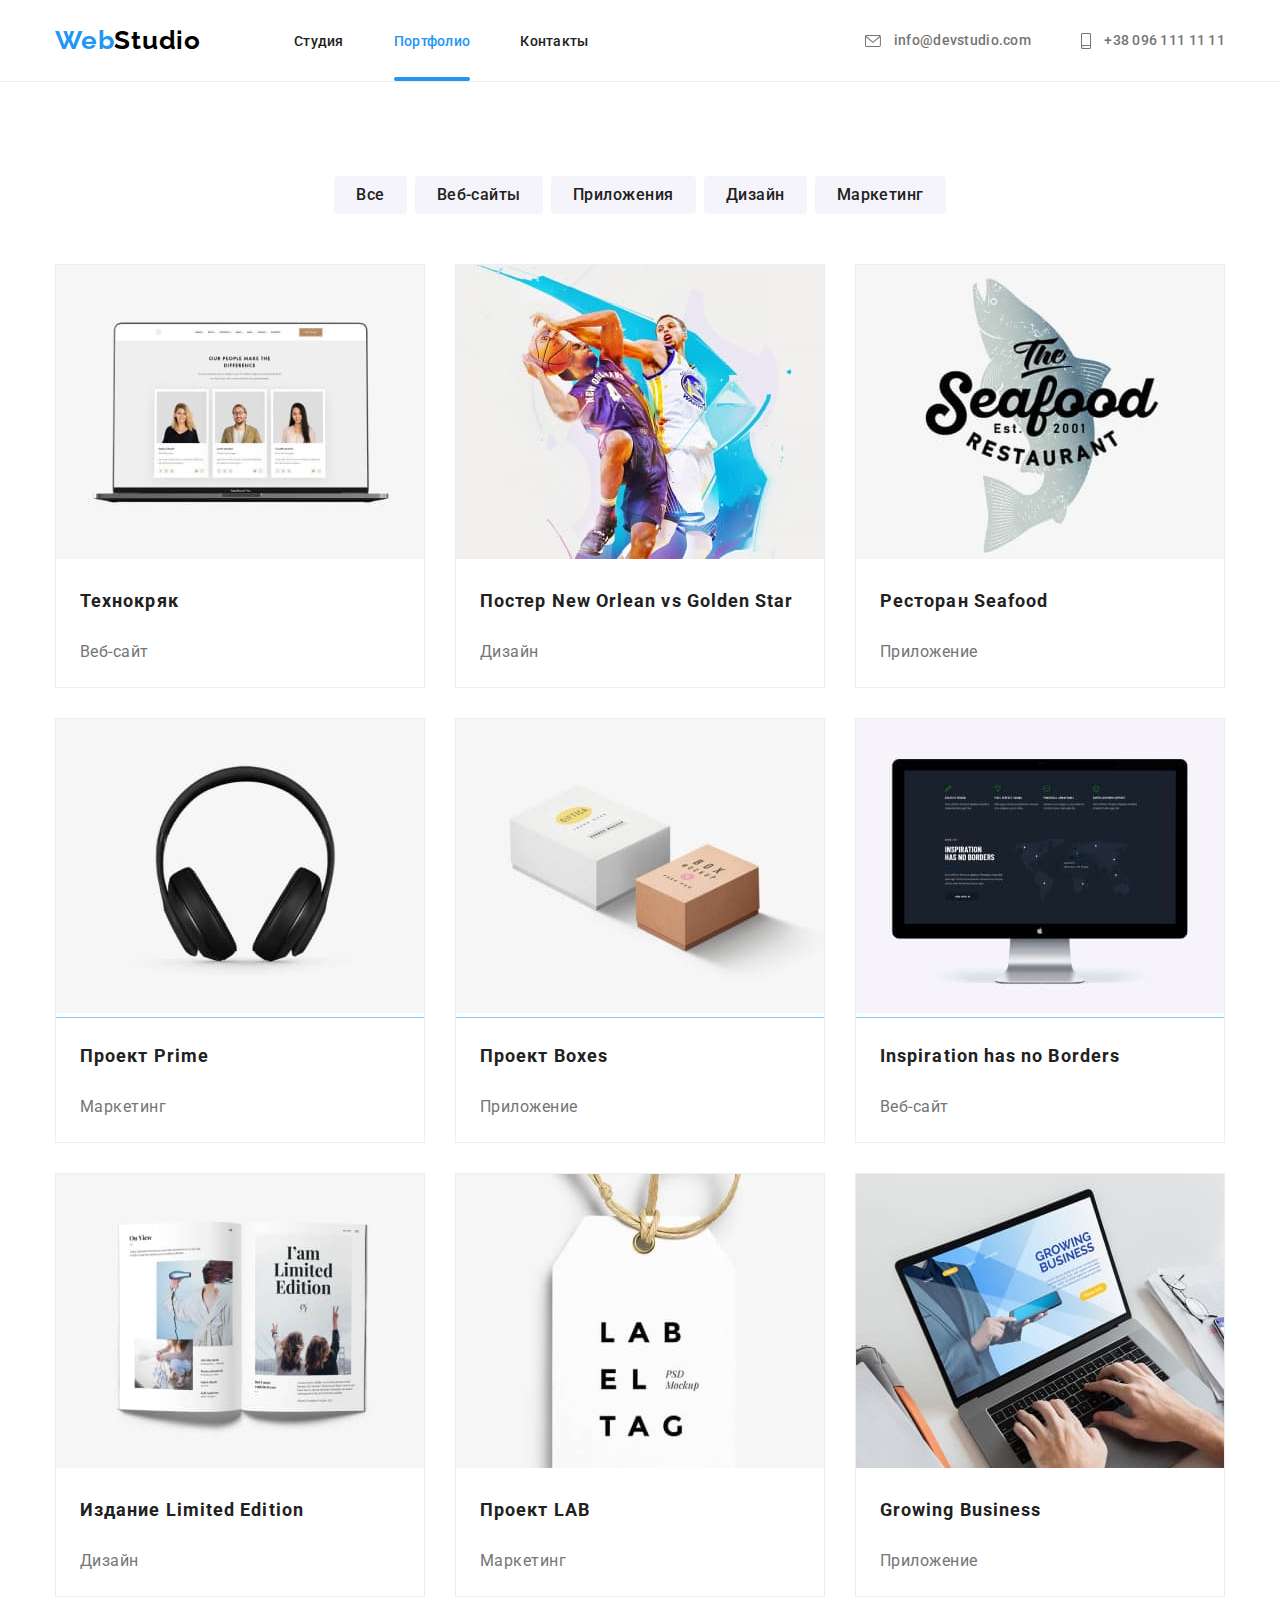
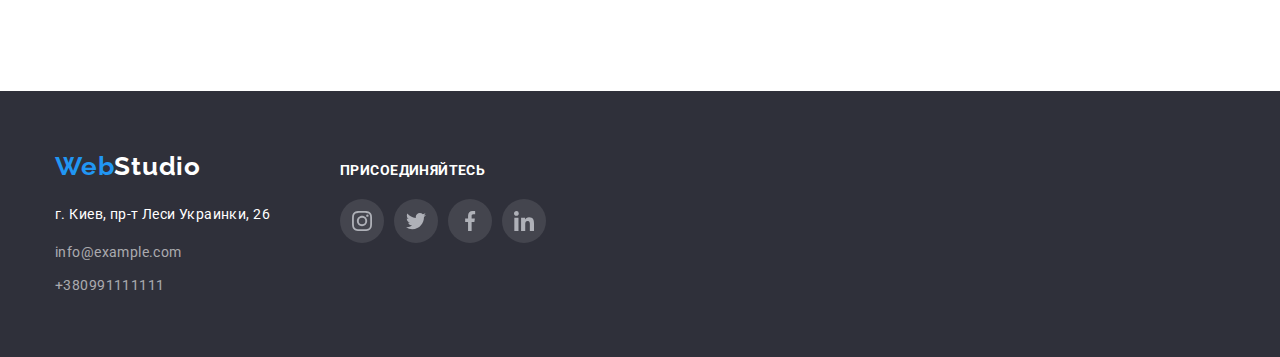
==== portfolio.html @ 66d9aef6 "copying files from previous hw" ====
<!DOCTYPE html>
<html lang="ru">
  <head>
    <meta charset="UTF-8" />
    <meta name="viewport" content="width=device-width, initial-scale=1.0" />
    <title>WebStudio</title>
    <link
      rel="stylesheet"
      href="https://cdnjs.cloudflare.com/ajax/libs/modern-normalize/0.7.0/modern-normalize.min.css"
    />
    <link rel="stylesheet" href="./css/styles.css" />
    <link
      href="https://fonts.googleapis.com/css2?family=Raleway:wght@700&family=Roboto:wght@500&display=swap"
      rel="stylesheet"
    />
  </head>
  <body>
    <header class="header">
      <div class="container">
        <nav class="navigation">
          <a class="header-logo link" href="./index.html"><span class="logo-blue link">Web</span>Studio</a>
          <ul class="nav-list list">
            <li class="nav-item">
              <a class="nav-item link" href="./index.html">Студия</a>
            </li>
            <li class="nav-item">
              <a class="nav-item current link" href="./portfolio.html">Портфолио</a>
            </li>
            <li class="nav-item link">
              <a class="nav-item link" href="">Контакты</a>
            </li>
          </ul>
          <ul class="contacts-list list"> 
          <li class="contacts-item">
            <a class="contacts-item link" href="mailto:info@devstudio.com">
              <svg class="icon-mail">
                <use href="./img/sprite.svg#icon-mail"></use>
              </svg>
              info@devstudio.com</a>
          </li>
          <li class="contacts-item">
            <a class="contacts-item link" href="tel:+380961111111">
              <svg class="icon-phone">
                <use href="./img/sprite.svg#icon-smartphone"></use>
              </svg>
              +38 096 111 11 11</a>
          </li>
        </ul>
        </nav>
      </div>
    </header>
    <main>
      <section class="porfolio-section">
        <div class="container">
          <div class="portfolio-switcher">
            <button class="portfolio-button" type="button">Все</button>
            <button class="portfolio-button" type="button">Веб-сайты</button>
            <button class="portfolio-button" type="button">Приложения</button>
            <button class="portfolio-button" type="button">Дизайн</button>
            <button class="portfolio-button" type="button">Маркетинг</button>
          </div>
          <ul class="portfolio-section list"> 
              <li class="site-card">
                <a class="link" href="">
                  <div class="site-thumb">
                    <img src="./img/proj1.jpg" alt="Технокряк" width="370" />
                    <div class=thumb-overlay>
                      <p class="thumb-overlay-text">Технокряк это современная площадка распространения коронавируса. Компании используют эту платформу для цифрового шпионажа и атак на защищённые сервера конкурентов.</p>  
                    </div>
                  </div>
                  <div class="site-description">
                    <h3 class="site-name">Технокряк</h3>
                    <p class="site-type">Веб-сайт</p>
                  </div>
                </a>
              </li>
              <li class="site-card">
                <a class="link" href="">
                  <div class="site-thumb">
                    <img src="./img/proj2.jpg" alt="Постер New Orlean vs Golden Star" width="370" />
                    <div class=thumb-overlay>
                      <p class="thumb-overlay-text">New Orlean это современная площадка распространения коронавируса. Компании используют эту платформу для цифрового шпионажа и атак на защищённые сервера конкурентов.</p>  
                    </div>
                  </div>                  
                  <div class="site-description">
                    <h3 class="site-name">Постер New Orlean vs Golden Star</h3>
                    <p class="site-type">Дизайн</p>
                  </div>
                </a>
              </li>
              <li class="site-card">
                <a class="link" href="">
                  <div class="site-thumb">
                    <img src="./img/proj3.jpg" alt="Ресторан Seafood" width="370" />
                    <div class=thumb-overlay>
                      <p class="thumb-overlay-text">Ресторан Seafood это современная площадка распространения коронавируса. Компании используют эту платформу для цифрового шпионажа и атак на защищённые сервера конкурентов.</p>  
                    </div>
                  </div>                  
                  <div class="site-description">
                    <h3 class="site-name">Ресторан Seafood</h3>
                    <p class="site-type">Приложение</p>
                  </div>
                </a>
              </li>
              <li class="site-card">
                <a class="link" href="">
                  <div class="site-thumb">
                    <img src="./img/proj4.jpg" alt="Проект Prime" width="370" />
                    <div class=thumb-overlay>
                      <p class="thumb-overlay-text">Проект Prime это современная площадка распространения коронавируса. Компании используют эту платформу для цифрового шпионажа и атак на защищённые сервера конкурентов.</p>  
                    </div>
                  </div>                   
                  <div class="site-description">
                    <h3 class="site-name">Проект Prime</h3>
                    <p class="site-type">Маркетинг</p>
                  </div>
                </a>
              </li>
              <li class="site-card">
                <a class="link" href="">
                  <div class="site-thumb">
                    <img src="./img/proj5.jpg" alt="Проект Boxes" width="370" />
                    <div class=thumb-overlay>
                      <p class="thumb-overlay-text">Проект Boxes это современная площадка распространения коронавируса. Компании используют эту платформу для цифрового шпионажа и атак на защищённые сервера конкурентов.</p>  
                    </div>
                  </div>                   
                  <div class="site-description">
                    <h3 class="site-name">Проект Boxes</h3>
                    <p class="site-type">Приложение</p>
                  </div>
                </a>
              </li>
              <li class="site-card">
                <a class="link" href="">
                  <div class="site-thumb">
                    <img src="./img/proj6.jpg" alt="Inspiration has no Borders" width="370" />
                    <div class=thumb-overlay>
                      <p class="thumb-overlay-text">Inspiration это современная площадка распространения коронавируса. Компании используют эту платформу для цифрового шпионажа и атак на защищённые сервера конкурентов.</p>  
                    </div>
                  </div>                   
                  <div class="site-description">
                    <h3 class="site-name">Inspiration has no Borders</h3>
                    <p class="site-type">Веб-сайт</p>
                  </div>
                </a>
              </li>
              <li class="site-card">
                <a class="link" href="">
                  <div class="site-thumb">
                    <img src="./img/proj7.jpg" alt="Издание Limited Edition" width="370" />
                    <div class=thumb-overlay>
                      <p class="thumb-overlay-text">Limited Edition это современная площадка распространения коронавируса. Компании используют эту платформу для цифрового шпионажа и атак на защищённые сервера конкурентов.</p>  
                    </div>
                  </div>                   
                  <div class="site-description">
                    <h3 class="site-name">Издание Limited Edition</h3>
                    <p class="site-type">Дизайн</p>
                  </div>
                </a>
              </li>
              <li class="site-card">
                <a class="link" href="">
                  <div class="site-thumb">
                    <img src="./img/proj8.jpg" alt="Проект LAB" width="370" />
                    <div class=thumb-overlay>
                      <p class="thumb-overlay-text">Проект LAB это современная площадка распространения коронавируса. Компании используют эту платформу для цифрового шпионажа и атак на защищённые сервера конкурентов.</p>  
                    </div>
                  </div>                   
                  <div class="site-description">
                    <h3 class="site-name">Проект LAB</h3>
                    <p class="site-type">Маркетинг</p>
                  </div>
                </a>
              </li>
              <li class="site-card">
                <a class="link" href="">
                  <div class="site-thumb">
                    <img src="./img/proj9.jpg" alt="Growing Business" width="370" />
                    <div class=thumb-overlay>
                      <p class="thumb-overlay-text">Growing Business это современная площадка распространения коронавируса. Компании используют эту платформу для цифрового шпионажа и атак на защищённые сервера конкурентов.</p>  
                    </div>
                  </div>                  
                  <div class="site-description">
                    <h3 class="site-name">Growing Business</h3>
                    <p class="site-type">Приложение</p>
                  </div>
                </a>
              </li>
          </ul>
        </div>
      </section>
    </main>
    <footer class="footer">
      <div class="flex container">
        <div>
          <a class="logo-white link" href="./index.html"><span class="logo-blue link">Web</span>Studio</a>
          <address>
            <p class="footer-address">г. Киев, пр-т Леси Украинки, 26</p>
            <a class="footer-contacts link" href="mailto:info@example.com">info@example.com</a>
            <a class="footer-contacts link" href="tel:+380991111111">+380991111111</a>
          </address>
        </div>
        <div class="footer-socials">
          <h3 class="footer-heading">присоединяйтесь</h3>
          <ul class="flex list">
            <li class="socials-item">
              <a href="" class="socials-link footer-socials-bckgr">
                <svg class="socials-icon footer-icon">
                  <use href="./img/sprite.svg#icon-instagram"></use>
                </svg>
              </a>
            </li>
            <li class="socials-item">
              <a href="" class="socials-link footer-socials-bckgr">
                <svg class="socials-icon footer-icon">
                  <use href="./img/sprite.svg#icon-twitter"></use>
                </svg>
              </a>
            </li>
            <li class="socials-item">
              <a href="" class="socials-link footer-socials-bckgr">
                <svg class="socials-icon footer-icon">
                  <use href="./img/sprite.svg#icon-facebook"></use>
                </svg>
              </a>
            </li>
            <li class="socials-item">
              <a href="" class="socials-link footer-socials-bckgr">
                <svg class="socials-icon footer-icon">
                  <use href="./img/sprite.svg#icon-linkedin"></use>
                </svg>
              </a>
            </li>
          </ul>
        </div>
      </div>
    </footer>
  </body>
</html>
---- css/styles.css ----
:root {
  --primary-text-color: #757575;
  --title-text-color: #212121;
  --active-link-color: #2196f3;
}

.list {
  list-style: none;
  padding: 0;
  margin: 0;
}

.link {
  text-decoration: none;
}

.flex {
  display: flex;
}

body {
  font-family: Roboto, sans-serif;
  font-style: normal;
  font-weight: normal;
  color: var(--primary-text-color);
}

/* img {
  display: block;
  width: 100%;
  height: auto;
} */

/* main container geometry */

.container {
  width: 1200px;
  padding-left: 15px;
  padding-right: 15px;
  margin-left: auto;
  margin-right: auto;
}

/* logo styles */

.header-logo {
  margin-right: 93px;
  padding-top: 25px;
  padding-bottom: 25px;
  font-family: Raleway, sans-serif;
  font-style: normal;
  font-weight: bold;
  font-size: 26px;
  line-height: 31px;
  letter-spacing: 0.03em;
  color: #000000;
}

.logo-blue {
  font-family: Raleway, sans-serif;
  font-style: normal;
  font-weight: bold;
  font-size: 26px;
  line-height: 31px;
  letter-spacing: 0.03em;
  color: var(--active-link-color);
}

.logo-white {
  font-family: Raleway, sans-serif;
  font-style: normal;
  font-weight: bold;
  font-size: 26px;
  line-height: 31px;
  letter-spacing: 0.03em;
  color: #ffffff;
}

.header {
  border-bottom: 1px solid #ececec;  
}

/* navigation */

.navigation {
  display: flex;
  align-items: center;
}

.nav-list {
  display: flex;
  padding-left: 0;
}

.nav-item {
  position: relative;
  padding: 32px 0;
  font-weight: 500;
  font-size: 14px;
  line-height: 16px;
  letter-spacing: 0.02em;
  color: var(--title-text-color);
}

.nav-item:not(:last-child) {
  margin-right: 50px;
}

.nav-item:hover,
.nav-item:focus,
.current {
  color: var(--active-link-color);
}

.nav-item .current::after {
  position: absolute;
  left: 0;
  bottom: 0;
  content: '';
  width: 100%;
  height: 4px;
  display: block;
  border-radius: 2px;
  background-color: var(--active-link-color);
}

.contacts-list {  
  display: flex;
  margin-left: auto;
}

.contacts-item {
  font-weight: 500;
  font-size: 14px;
  line-height: 16px;
  letter-spacing: 0.02em;
  color: var(--primary-text-color);
  transition: color 250ms cubic-bezier(0.4, 0, 0.2, 1);
}

.contacts-item:not(:last-child) {
  margin-right: 50px;
}

.contacts-item:hover,
.contacts-item:focus {
  color: var(--active-link-color);
}

.icon-mail {
  width: 16px;
  height: 12px;
  vertical-align: middle;
  margin-right: 10px;
  fill: var(--primary-text-color);
}

.icon-phone {
  width: 10px;
  height: 16px;
  vertical-align: middle;
  margin-right: 10px;
  fill: var(--primary-text-color);
}

.contacts-item:hover .icon-mail,
.contacts-item:focus .icon-mail,
.contacts-item:hover .icon-phone,
.contacts-item:focus .icon-phone {
  fill: var(--active-link-color);
}

/* banner section */

.banner {
  height: 600px;
  max-width: 1600px;
  display: flex;
  margin: 0 auto;
  flex-direction: column;
  justify-content: center;
  text-align: center;
  background: #2f303a;
  background-image: linear-gradient(
      rgba(47, 48, 58, 0.4),
      rgba(47, 48, 58, 0.4)
    ),
  url("../img/banner.jpg");
  background-size: cover;
  background-repeat: no-repeat;
  background-position: center;
}

/* .banner(previous){
  padding-top: 200px;
  padding-bottom: 200px;
  text-align: center;
  background: #2f303a;
  background-image: linear-gradient(
      rgba(47, 48, 58, 0.4),
      rgba(47, 48, 58, 0.4)
    ),
  url("../img/banner.jpg");
  background-size: cover;
  background-repeat: no-repeat;
  background-position: center;
} */

.banner-heading {
  width: 696px;
  margin-top: 0;
  margin-bottom: 30px;
  margin-left: auto;
  margin-right: auto;
  font-weight: 900;
  font-size: 44px;
  line-height: 60px;
  text-align: center;
  letter-spacing: 0.06em;
  text-transform: uppercase;
  color: #ffffff;
}

.banner-button {
  display: inline-block;
  height: 50px;
  width: 200px;
  margin-left: auto;
  margin-right: auto;
  padding-top: 10px;
  padding-bottom: 10px;
  border-radius: 4px;
  font-weight: bold;
  font-size: 16px;
  line-height: 30px;
  letter-spacing: 0.06em;
  color: #ffffff;
  background: var(--active-link-color);
  cursor: pointer;
}

/* feature section */

.feature-section {
  padding-top: 94px;
  padding-bottom: 94px;
}

.feature-list{
  display: flex;
  padding-left: 0;
  margin-top: 0;
  margin-bottom: 0;
}

.feature-item:not(:last-child) {
  margin-right: 30px;
}

.feature-heading {
  margin-top: 0;
  margin-bottom: 10px;
  font-weight: bold;
  font-size: 14px;
  line-height: 16px;
  letter-spacing: 0.03em;
  text-transform: uppercase;
  color: var(--title-text-color);
}

.feature-description {
  font-size: 14px;
  line-height: 24px;
  letter-spacing: 0.03em;
  color: var(--primary-text-color);
}

.feature-background {
  background-color: #f5f4fa;
  padding-top: 25px;
  padding-bottom: 25px;
  margin-bottom: 30px;
  text-align: center;
}

.feature-icon {
  width: 70px;
  height: 70px;
}

/* job section */

.job-section {
  padding-bottom: 94px;
}

.job-heading {
  margin-bottom: 50px;
  text-align: center;
  font-weight: bold;
  font-size: 36px;
  line-height: 42px;
  letter-spacing: 0.03em;
  color: var(--title-text-color);
}

.job-item {
  display: flex;
  position: relative;
  margin-bottom: 0px;
  padding-left: 0;
  margin-top: 0;
  margin-bottom: 0;
  height: 294px; 
}

.job-item:not(:last-child) {
  margin-right: 30px;
}

.job-label {
  position: absolute;
  left: 0;
  bottom: 0;
  width: 100%;
  background-color: rgba(47, 48, 58, 0.8);
}

.job-name {
  padding-top: 27px;
  padding-bottom: 27px;
  margin-top: 0;
  margin-bottom: 0;
  font-weight: 700;
  font-size: 14px;
  line-height: 1.14;
  text-align: center;
  letter-spacing: 0.03em;
  text-transform: uppercase;
  color: #ffffff;
}

/* team section */

.team-section {
  padding-top: 94px;
  padding-bottom: 94px;
  background: #f5f4fa;
}

.team-heading {
  margin-top: 0px;
  margin-bottom: 50px;
  text-align: center;
  font-weight: bold;
  font-size: 36px;
  line-height: 42px;
  letter-spacing: 0.03em;
  color: var(--title-text-color);
}

.team-worker {
  display: flex;
  padding-left: 0;
  padding-bottom: 0;
  margin-top: 0;
  margin-bottom: 0;
}

.team-name {
  margin-top: 30px;
  margin-bottom: 10px;
  font-weight: 500;
  font-size: 16px;
  line-height: 1.18;
  letter-spacing: 0.03em;
  color: var(--title-text-color);
}

.team-list {
  text-align: center;
  background-color: #ffffff;
  box-shadow: 0px 1px 3px rgba(0, 0, 0, 0.12), 
  0px 1px 1px rgba(0, 0, 0, 0.14), 0px 2px 1px rgba(0, 0, 0, 0.2);
  border-radius: 0px 0px 4px 4px;
}

.team-list:not(:last-child) {
  margin-right: 30px;
}

.team-function {
  margin-bottom: 16px;
  font-size: 16px;
  line-height: 19px;
  letter-spacing: 0.03em;
  color: var(--primary-text-color);
}

.socials {
  display: flex;
  justify-content: center;
  padding-left: 0;  
  margin-bottom: 30px;
}

.socials-link {
  display: flex;
  justify-content: center;
  align-items: center;
  width: 44px;
  height: 44px;
  border-radius: 50%;
  transition: background-color 250ms cubic-bezier(0.4, 0, 0.2, 1);
}

.socials-item:not(:last-child) {
  margin-right: 10px;
}

.socials-icon {
  width: 20px;
  height: 20px;
  fill: #AFB1B8;
}

.socials-link:hover,
.socials-link:focus {
  background-color: var(--active-link-color);
}

.socials-link:hover .socials-icon,
.socials-link:focus .socials-icon {
  fill: #FFFFFF;
}

/* clients section */

.clients-section {
  padding-top: 94px;
  padding-bottom: 94px;
}

.clients-list {
  display: flex;
}

.clients-item:not(:last-child) {
  margin-right: 30px;
}

.clients-link {
  color: #afb1b8;
  display: flex;
  justify-content: center;
  align-items: center;
  width: 170px;
  height: 90px;
  border: 1px solid #afb1b8;
  border-radius: 4px;
}

.clients-icon {
  fill: currentColor;
  transition: fill 250ms cubic-bezier(0.4, 0, 0.2, 1);
}

.clients-link:hover,
.clients-link:focus {
  border: 1px solid var(--active-link-color);
}

.clients-link:hover .clients-icon {
  fill: var(--active-link-color);
}

/* footer */

.footer {
  padding-top: 60px;
  padding-bottom: 60px;
  background: #2f303a;
  color: #ffffff;
}

.footer-address {
  display: flex;
  margin-top: 20px;
  font-family: Roboto;
  font-style: normal;
  font-weight: normal;
  font-size: 14px;
  line-height: 24px;
  letter-spacing: 0.03em;
  color: #FFFFFF;
}

.footer-contacts {
  display: flex;
  margin-top: 9px;
  font-size: 14px;
  line-height: 24px;
  letter-spacing: 0.03em;
  font-style: normal;
  color: rgba(255, 255, 255, 0.6);
}

.footer-contacts:hover,
.footer-contacts:focus {
  color: var(--active-link-color);
}

.footer-heading {
  margin-top: 12px;
  margin-bottom: 20px;
  text-transform: uppercase;
  color: #ffffff;
  font-size: 14px;
  line-height: 1.14;
  letter-spacing: 0.03em;
}

.footer-socials-bckgr {
  background-color: rgba(255, 255, 255, 0.1);
}

.social-icon .footer-icon {
  fill: #ffffff;
}

.footer-socials {
  margin-left: 70px;
}

/* portfolio  */

.portfolio-switcher {
  display: flex;
  justify-content: center;
  margin-top: 94px;
  padding-left: 0;
  margin-bottom: 50px;
}

.portfolio-button {
  display: block;
  padding: 6px 22px;
  font-weight: 500;
  font-size: 16px;
  line-height: 26px;
  text-align: center;
  letter-spacing: 0.03em;
  color: #212121;
  background: #f5f4fa;
  border-radius: 4px; 
  border-style: none;
  transition: 250ms cubic-bezier(0.4, 0, 0.2, 1);
}

.portfolio-button:hover,
.portfolio-button:focus {
  color: #ffffff;
  background: #2196f3;
  box-shadow: 0px 3px 1px rgba(0, 0, 0, 0.1), 0px 1px 2px rgba(0, 0, 0, 0.08),
  0px 2px 2px rgba(0, 0, 0, 0.12);
  cursor: pointer;
}

.portfolio-button:not(:last-child) {
  margin-right: 8px;
}

.portfolio-section {
  display: flex;
  flex-wrap: wrap;
  padding-left: 0px;
  padding-bottom: 94px;
  margin: 0px; 
}

/* worx */

.site-name {
  font-weight: bold;
  font-size: 18px;
  line-height: 36px;
  letter-spacing: 0.06em;
  color: var(--title-text-color);
  margin-top: 0;
}

.site-type {
  margin: 0;
  font-size: 16px;
  line-height: 30px;
  letter-spacing: 0.03em;
  color: var(--primary-text-color);
}

.site-card {
  width: calc((100% - 30px * 2) / 3);
  border: 1px solid #eeeeee;
}

.site-card:hover {
  box-shadow: 0px 1px 1px rgba(0, 0, 0, 0.12),
  0px 4px 4px rgba(0, 0, 0, 0.06), 1px 4px 6px rgba(0, 0, 0, 0.16);
}

.site-card:not(:nth-child(3n)) {
  margin-right: 30px;
}

.site-card:not(:nth-last-child(-n+3)) {
  margin-bottom: 30px;
}

.site-description {
  padding: 20px 24px;
}

.site-thumb {
  position: relative;
  overflow: hidden;
}

.thumb-overlay {
  position: absolute;
  top: 0;
  left: 0;
  width: 100%;
  height: 100%;
  padding: 63px 24px; 
  background-color: rgba(33, 150, 243, 0.9);
  transform: translateY(100%);
  transition: transform 250ms cubic-bezier(0.4, 0, 0.2, 1);
}

.thumb-overlay-text {
  font-size: 18px;
  line-height: 1.56;
  color: #ffffff;
  margin: 0;
}

.site-card:hover .thumb-overlay {
  transform: translateY(0);
}

/* modal window */

.backdrop {
  position: fixed;
  top: 0;
  left: 0;
  width: 100%;
  height: 100vh;
  background-color: rgba(0, 0, 0, 0.2);
  opacity: 1;
  transition: opacity 250ms cubic-bezier(0.4, 0, 0.2, 1);
}

.modal {
  position: absolute;
  top: 50%;
  left: 50%;
  transform: translate(-50%,-50%) scale(1);
  min-width: 528px;
  min-height: 581px;
  background-color: #ffffff;
  transition: transform 250ms cubic-bezier(0.4, 0, 0.2, 1);
}

.backdrop.is-hidden .modal {
  transform: translate(-50%,-50%) scale(0.7);
}

.close-button {
  position: absolute;
  top: 8px;
  right: 8px;
  display: flex;
  justify-content: center;
  align-items: center;
  width: 30px;
  height: 30px;
  padding: 6px;
  border: 1px solid rgba(0, 0, 0, 0.1);
  border-radius: 50%;
  background-color: #ffffff;
}

.close-icon {
  width: 18px;
  height: 18px;
}

.backdrop.is-hidden {
  opacity: 0;
  pointer-events: none;
}
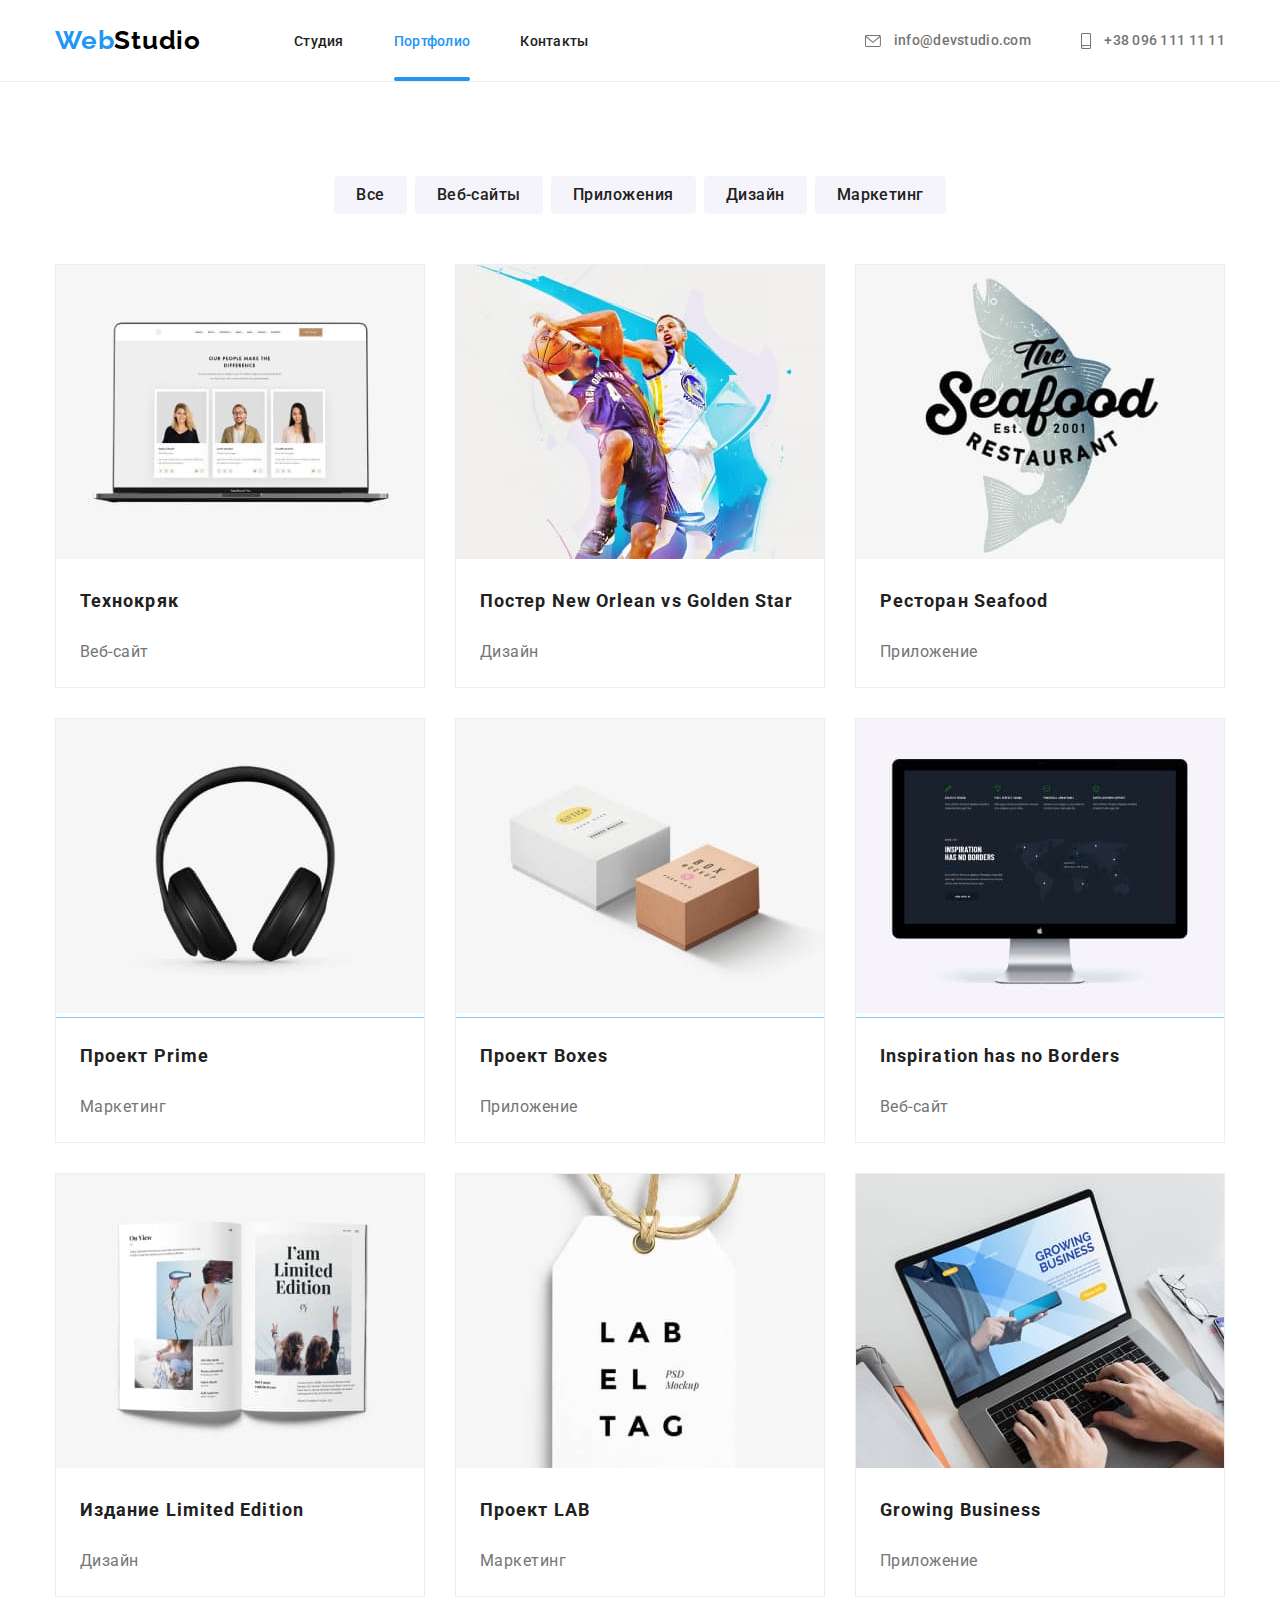
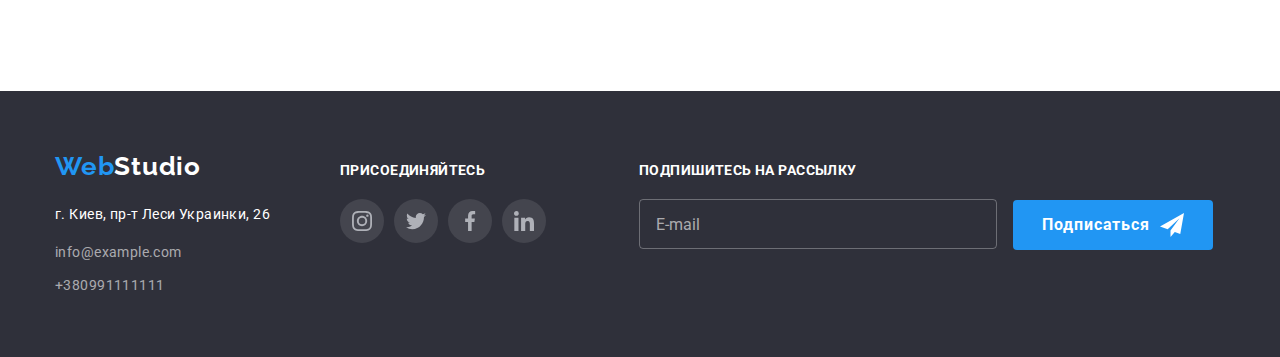
==== commit ff6a6f9d: "footer subscription added" ====
--- a/portfolio.html
+++ b/portfolio.html
@@ -233,6 +233,11 @@
             </li>
           </ul>
         </div>
+        <form class="subscribe">
+          <h3 class="subscribe-title">Подпишитесь на рассылку</h3>
+          <input type="email" name="subscribe-email" class="subscribe-input" placeholder="E-mail">
+          <button type="submit" class="button subscribe-button">Подписаться</button>
+        </form> 
       </div>
     </footer>
   </body>
--- a/css/styles.css
+++ b/css/styles.css
@@ -532,6 +532,64 @@
   margin-left: 70px;
 }
 
+/* subscribe-form */
+
+.subscribe {
+  margin-left: 93px;
+  margin-top: 12px;
+}
+
+.subscribe-title {
+  margin-top: 0;
+  margin-bottom: 20px;
+  text-transform: uppercase;
+  color: #ffffff;
+  font-size: 14px;
+  line-height: 1.14;
+  letter-spacing: 0.03em;
+}
+
+.subscribe-input {
+  width: 358px;
+  height: 50px;
+  padding: 15px 16px;
+  background-color: transparent;
+  color: #ffffff;
+  border: 1px solid rgba(255, 255, 255, 0.3);
+  border-radius: 4px;
+}
+
+.subscribe-input::placeholder {
+  color: rgba(255, 255, 255, 0.6);
+}
+
+.subscribe-button {
+  display: inline-block;
+  width: 200px;
+  height: 50px;
+  margin-left: 12px;
+  border-radius: 4px;
+  font-weight: 700;
+  font-size: 16px;
+  line-height: 1.87;
+  letter-spacing: 0.06em;
+  border: 0;
+  color: #ffffff;
+  background-color: var(--active-link-color);
+  cursor: pointer;
+}
+
+.subscribe-button::after {
+  content: '';
+  display: inline-block;
+  width: 24px;
+  height: 24px;
+  margin-left: 10px;
+  vertical-align: middle;
+  background-image: url('../img/subscribe.svg');
+  background-size: contain;
+}
+
 /* portfolio  */
 
 .portfolio-switcher {
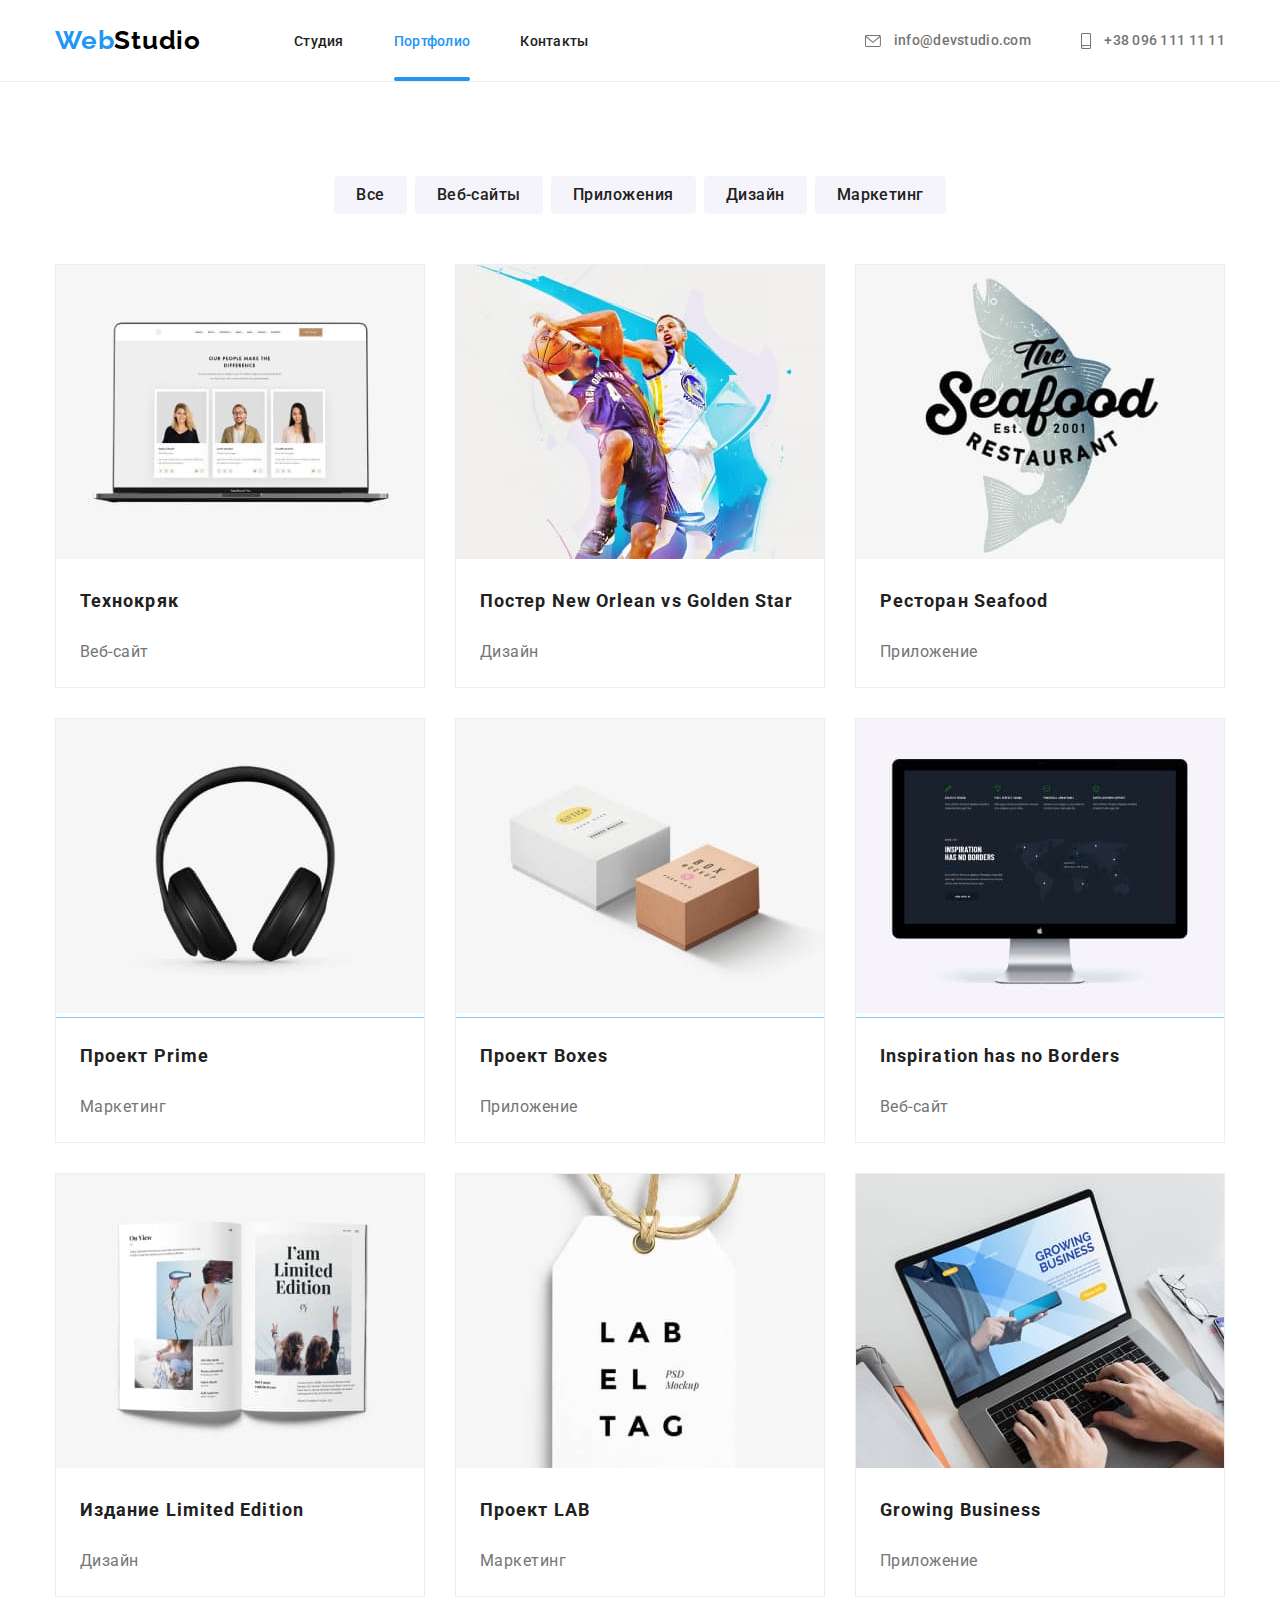
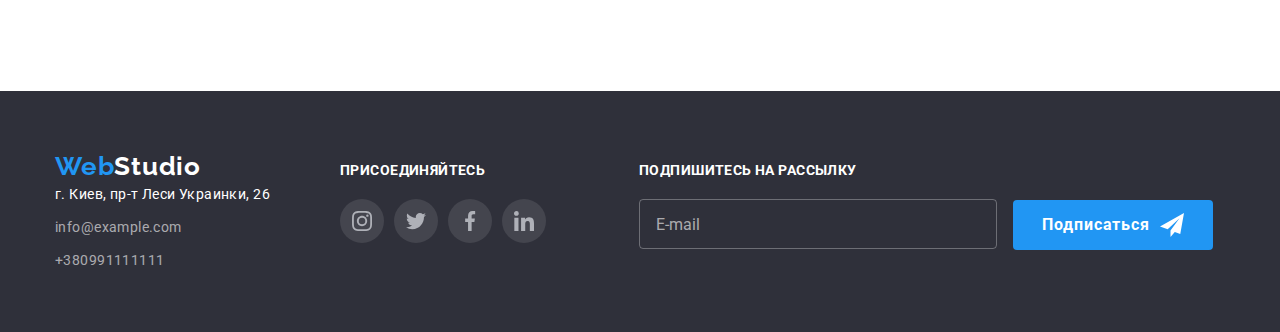
==== commit 9d3b137f: "visually-hidden pattern used for checkbox" ====
--- a/portfolio.html
+++ b/portfolio.html
@@ -27,7 +27,7 @@
               <a class="nav-item current link" href="./portfolio.html">Портфолио</a>
             </li>
             <li class="nav-item link">
-              <a class="nav-item link" href="">Контакты</a>
+              <a class="nav-item link" href="#!">Контакты</a>
             </li>
           </ul>
           <ul class="contacts-list list"> 
@@ -61,7 +61,7 @@
           </div>
           <ul class="portfolio-section list"> 
               <li class="site-card">
-                <a class="link" href="">
+                <a class="link" href="#!">
                   <div class="site-thumb">
                     <img src="./img/proj1.jpg" alt="Технокряк" width="370" />
                     <div class=thumb-overlay>
@@ -75,7 +75,7 @@
                 </a>
               </li>
               <li class="site-card">
-                <a class="link" href="">
+                <a class="link" href="#!">
                   <div class="site-thumb">
                     <img src="./img/proj2.jpg" alt="Постер New Orlean vs Golden Star" width="370" />
                     <div class=thumb-overlay>
@@ -89,7 +89,7 @@
                 </a>
               </li>
               <li class="site-card">
-                <a class="link" href="">
+                <a class="link" href="#!">
                   <div class="site-thumb">
                     <img src="./img/proj3.jpg" alt="Ресторан Seafood" width="370" />
                     <div class=thumb-overlay>
@@ -103,7 +103,7 @@
                 </a>
               </li>
               <li class="site-card">
-                <a class="link" href="">
+                <a class="link" href="#!">
                   <div class="site-thumb">
                     <img src="./img/proj4.jpg" alt="Проект Prime" width="370" />
                     <div class=thumb-overlay>
@@ -117,7 +117,7 @@
                 </a>
               </li>
               <li class="site-card">
-                <a class="link" href="">
+                <a class="link" href="#!">
                   <div class="site-thumb">
                     <img src="./img/proj5.jpg" alt="Проект Boxes" width="370" />
                     <div class=thumb-overlay>
@@ -131,7 +131,7 @@
                 </a>
               </li>
               <li class="site-card">
-                <a class="link" href="">
+                <a class="link" href="#!">
                   <div class="site-thumb">
                     <img src="./img/proj6.jpg" alt="Inspiration has no Borders" width="370" />
                     <div class=thumb-overlay>
@@ -145,7 +145,7 @@
                 </a>
               </li>
               <li class="site-card">
-                <a class="link" href="">
+                <a class="link" href="#!">
                   <div class="site-thumb">
                     <img src="./img/proj7.jpg" alt="Издание Limited Edition" width="370" />
                     <div class=thumb-overlay>
@@ -159,7 +159,7 @@
                 </a>
               </li>
               <li class="site-card">
-                <a class="link" href="">
+                <a class="link" href="#!">
                   <div class="site-thumb">
                     <img src="./img/proj8.jpg" alt="Проект LAB" width="370" />
                     <div class=thumb-overlay>
@@ -173,7 +173,7 @@
                 </a>
               </li>
               <li class="site-card">
-                <a class="link" href="">
+                <a class="link" href="#!">
                   <div class="site-thumb">
                     <img src="./img/proj9.jpg" alt="Growing Business" width="370" />
                     <div class=thumb-overlay>
@@ -204,28 +204,28 @@
           <h3 class="footer-heading">присоединяйтесь</h3>
           <ul class="flex list">
             <li class="socials-item">
-              <a href="" class="socials-link footer-socials-bckgr">
+              <a href="#!" class="socials-link footer-socials-bckgr">
                 <svg class="socials-icon footer-icon">
                   <use href="./img/sprite.svg#icon-instagram"></use>
                 </svg>
               </a>
             </li>
             <li class="socials-item">
-              <a href="" class="socials-link footer-socials-bckgr">
+              <a href="#!" class="socials-link footer-socials-bckgr">
                 <svg class="socials-icon footer-icon">
                   <use href="./img/sprite.svg#icon-twitter"></use>
                 </svg>
               </a>
             </li>
             <li class="socials-item">
-              <a href="" class="socials-link footer-socials-bckgr">
+              <a href="#!" class="socials-link footer-socials-bckgr">
                 <svg class="socials-icon footer-icon">
                   <use href="./img/sprite.svg#icon-facebook"></use>
                 </svg>
               </a>
             </li>
             <li class="socials-item">
-              <a href="" class="socials-link footer-socials-bckgr">
+              <a href="#!" class="socials-link footer-socials-bckgr">
                 <svg class="socials-icon footer-icon">
                   <use href="./img/sprite.svg#icon-linkedin"></use>
                 </svg>
--- a/css/styles.css
+++ b/css/styles.css
@@ -16,6 +16,7 @@
 
 .flex {
   display: flex;
+  align-items: baseline;
 }
 
 body {
@@ -320,21 +321,25 @@
 
 .job-label {
   position: absolute;
+  margin-left: auto;
+  margin-right: auto;
+  padding: 5px;
+  display: flex;
+  justify-content: center;
+  align-items: center;
   left: 0;
   bottom: 0;
   width: 100%;
+  height: 70px;
   background-color: rgba(47, 48, 58, 0.8);
 }
 
 .job-name {
-  padding-top: 27px;
-  padding-bottom: 27px;
   margin-top: 0;
-  margin-bottom: 0;
+  margin-bottom: 0; 
   font-weight: 700;
   font-size: 14px;
   line-height: 1.14;
-  text-align: center;
   letter-spacing: 0.03em;
   text-transform: uppercase;
   color: #ffffff;
@@ -411,6 +416,7 @@
   width: 44px;
   height: 44px;
   border-radius: 50%;
+  fill: #AFB1B8;
   transition: background-color 250ms cubic-bezier(0.4, 0, 0.2, 1);
 }
 
@@ -421,7 +427,6 @@
 .socials-icon {
   width: 20px;
   height: 20px;
-  fill: #AFB1B8;
 }
 
 .socials-link:hover,
@@ -485,7 +490,7 @@
 
 .footer-address {
   display: flex;
-  margin-top: 20px;
+  margin: 0;
   font-family: Roboto;
   font-style: normal;
   font-weight: normal;
@@ -495,6 +500,10 @@
   color: #FFFFFF;
 }
 
+.footer-group {
+  margin-top: 20px;
+}
+
 .footer-contacts {
   display: flex;
   margin-top: 9px;
@@ -511,7 +520,7 @@
 }
 
 .footer-heading {
-  margin-top: 12px;
+  margin-top: 0; 
   margin-bottom: 20px;
   text-transform: uppercase;
   color: #ffffff;
@@ -536,7 +545,7 @@
 
 .subscribe {
   margin-left: 93px;
-  margin-top: 12px;
+  /* margin-top: 12px; */
 }
 
 .subscribe-title {
@@ -720,11 +729,12 @@
 
 .modal {
   position: absolute;
+  min-width: 528px;
+  min-height: 581px;
   top: 50%;
   left: 50%;
+  padding: 40px;
   transform: translate(-50%,-50%) scale(1);
-  min-width: 528px;
-  min-height: 581px;
   background-color: #ffffff;
   transition: transform 250ms cubic-bezier(0.4, 0, 0.2, 1);
 }
@@ -746,6 +756,13 @@
   border: 1px solid rgba(0, 0, 0, 0.1);
   border-radius: 50%;
   background-color: #ffffff;
+  cursor: pointer;
+}
+
+.close-button:focus,
+.close-button:hover {
+  border-color: var(--active-link-color);
+  fill: var(--active-link-color);
 }
 
 .close-icon {
@@ -757,3 +774,150 @@
   opacity: 0;
   pointer-events: none;
 }
+
+.visually-hidden {
+  position: absolute;
+  width: 1px;
+  height: 1px;
+  margin: -1px;
+  padding: 0;
+  overflow: hidden;
+  border: 0;
+  clip: rect(0 0 0 0)
+}
+
+.modal-title {
+  margin-top: 0;
+  margin-bottom: 12px;
+  font-weight: 700;
+  font-size: 20px;
+  line-height: 1.15;
+  letter-spacing: 0.03em;
+  color: var(--title-text-color);
+}
+
+.form-label {
+  position: relative;
+  display: block;
+  margin-bottom: 10px;
+  font-size: 12px;
+  line-height: 1.17;
+  letter-spacing: 0.01em;
+}
+
+.form-comment {
+  font-size: 12px;
+  line-height: 1.17;
+  letter-spacing: 0.01em;
+}
+
+.form-input {
+  display: block;
+  margin-top: 4px;
+  padding-left: 42px;
+  width: 448px;
+  height: 40px;
+  border: 1px solid rgba(33, 33, 33, 0.2);
+  border-radius: 4px;
+  outline: none;
+  transition: border-color 250ms cubic-bezier(0.4, 0, 0.2, 1);
+}
+
+.form-input:focus {
+  border-color: var(--active-link-color);
+}
+
+.form-comment {
+  display: block;
+}
+
+.comment-input {
+  resize: none;
+  height: 120px;
+  padding: 12px 16px;
+}
+
+.comment-input::placeholder {
+  font-weight: 400;
+  font-size: 14px;
+  line-height: 1.14;
+  letter-spacing: 0.01em;
+  color: rgba(117, 117, 117, 0.5);
+}
+
+.checkbox {
+  display: block;
+  margin-top: 20px; 
+  /* -webkit-appearance: none;
+  -moz-appearance: none;
+  appearance: none; */
+  font-family: Roboto;
+  font-size: 14px;
+  font-style: normal;
+  font-weight: 400;
+  line-height: 0.85;
+  letter-spacing: 0,03em;
+}
+
+.checkbox-icon {
+  content: '';
+  display: inline-block;
+  margin-left: 12px;
+  margin-right: 5px;
+  vertical-align: middle;
+  width: 16px;
+  height: 15px;
+  border: 2px solid var(--title-text-color);
+  transition: 250ms cubic-bezier(0.4, 0, 0.2, 1);
+}
+
+.checkbox:checked + .checkbox-icon {
+  background-color: var(--active-link-color);
+  border-color: var(--active-link-color);
+  border-radius: 2px;
+  background-image: url('../img/checked.svg');
+  background-size: contain;
+  background-origin: border-box;
+}
+
+.checkbox-link {
+  display: inline-block;
+  color: var(--active-link-color);
+  border-bottom: 1px solid currentColor;
+  line-height: 0.85;
+}
+
+.form-icon {
+  position: absolute;
+  top: 50%;
+  left:12px;
+  fill: var(--title-text-color);
+  width: 18px;
+  height: 18px;
+  transition: fill 250ms cubic-bezier(0.4, 0, 0.2, 1);
+}
+
+.form-input:focus + .form-icon {
+  fill: var(--active-link-color);
+}
+
+.form-button {
+  display: block;
+  padding: 10px 55px;
+  margin-left: auto;
+  margin-right: auto;
+  margin-top: 30px;
+  color: #ffffff;
+  background-color: var(--active-link-color);
+  font-weight: 700;
+  font-size: 16px;
+  line-height: 1.87;
+  letter-spacing: 0.06em;
+  box-shadow: 0px 1px 3px rgba(0, 0, 0, 0.12), 
+  0px 1px 1px rgba(0, 0, 0, 0.14), 0px 2px 1px rgba(0, 0, 0, 0.2);
+  border-radius: 4px;
+  border-width: 0;
+  cursor: pointer;
+}
+
+
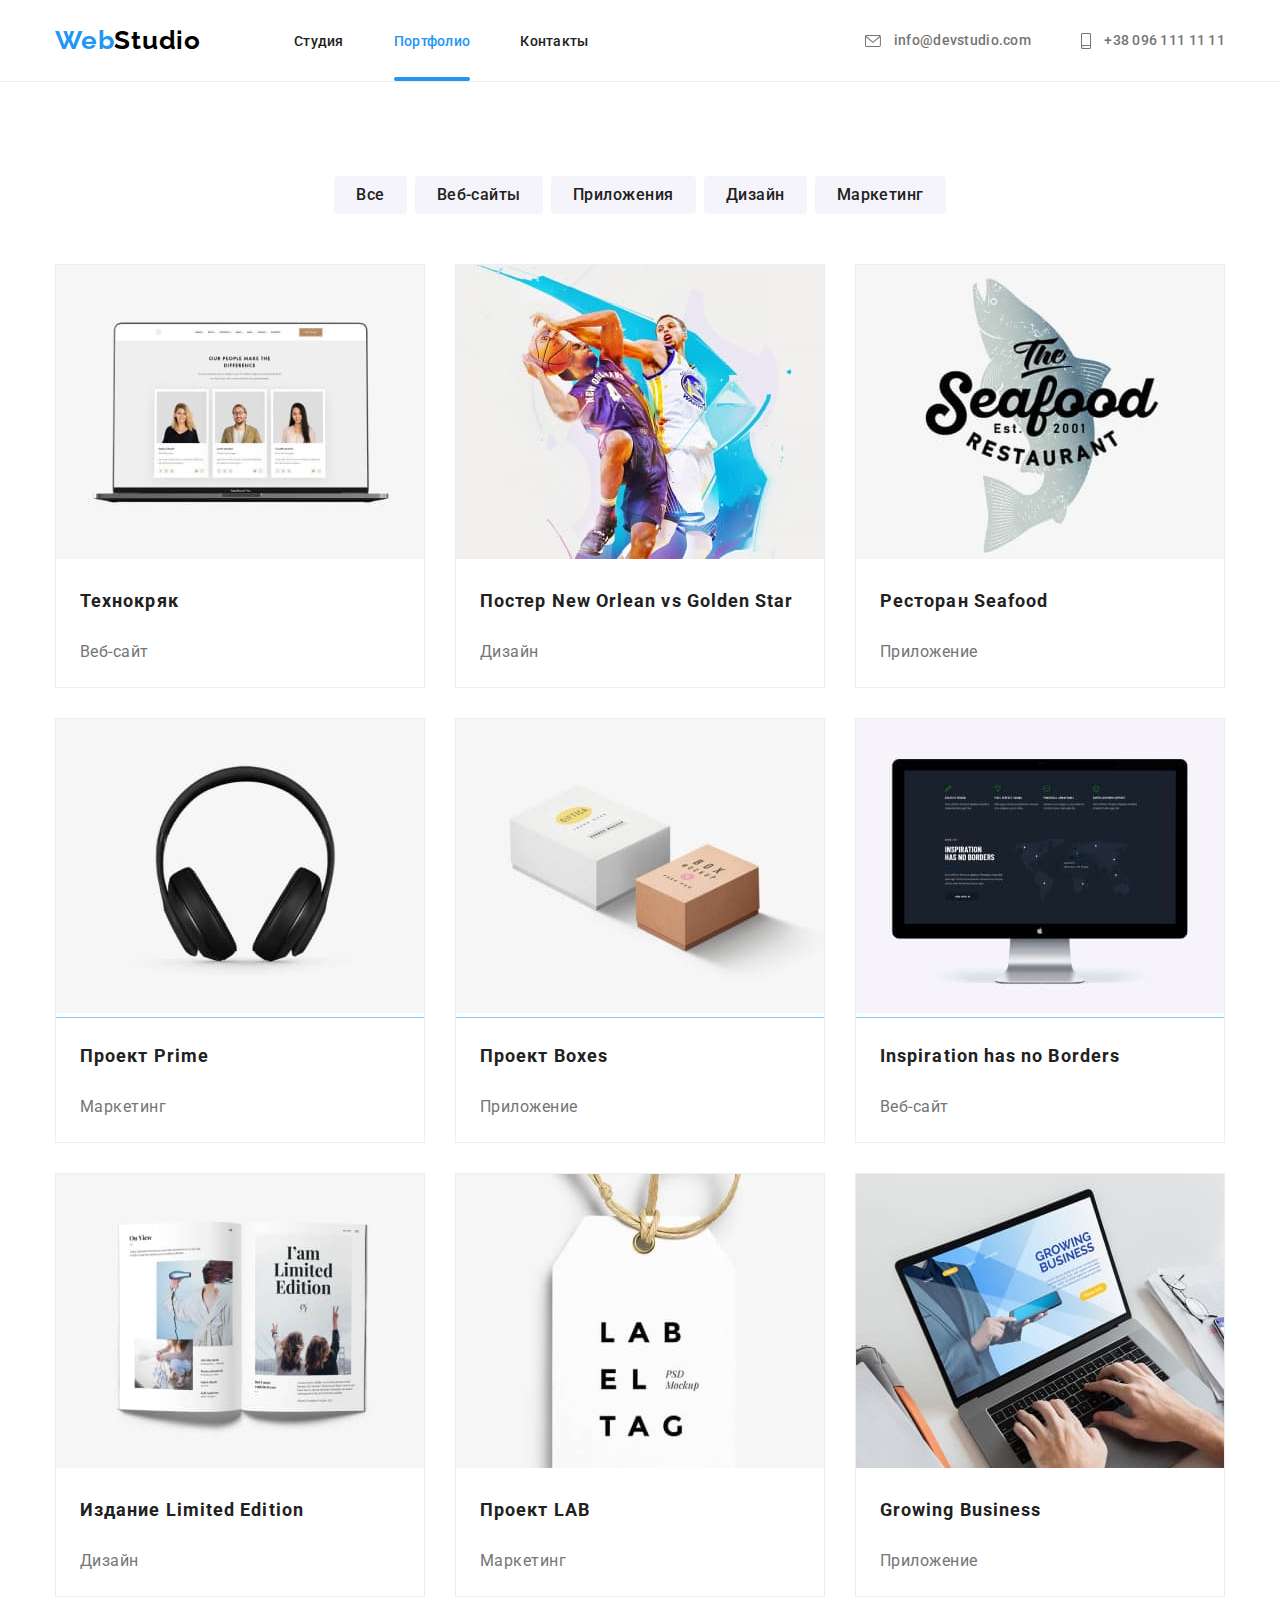
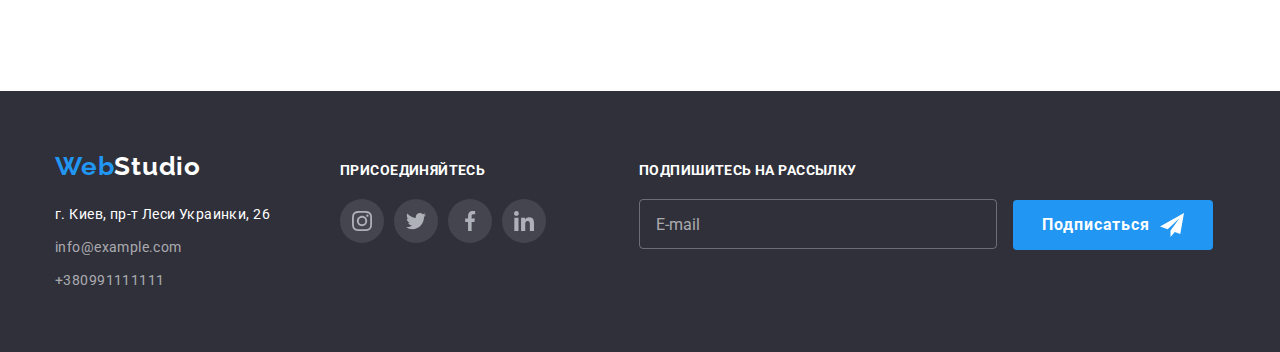
==== commit 02fee1bf: "flexbox alignment fixed" ====
--- a/portfolio.html
+++ b/portfolio.html
@@ -194,7 +194,7 @@
       <div class="flex container">
         <div>
           <a class="logo-white link" href="./index.html"><span class="logo-blue link">Web</span>Studio</a>
-          <address>
+          <address class="footer-group">
             <p class="footer-address">г. Киев, пр-т Леси Украинки, 26</p>
             <a class="footer-contacts link" href="mailto:info@example.com">info@example.com</a>
             <a class="footer-contacts link" href="tel:+380991111111">+380991111111</a>
--- a/css/styles.css
+++ b/css/styles.css
@@ -16,7 +16,6 @@
 
 .flex {
   display: flex;
-  align-items: baseline;
 }
 
 body {
@@ -417,7 +416,8 @@
   height: 44px;
   border-radius: 50%;
   fill: #AFB1B8;
-  transition: background-color 250ms cubic-bezier(0.4, 0, 0.2, 1);
+  transition: background-color 250ms cubic-bezier(0.4, 0, 0.2, 1); 
+  transition: fill 250ms cubic-bezier(0.4, 0, 0.2, 1);
 }
 
 .socials-item:not(:last-child) {
@@ -432,11 +432,13 @@
 .socials-link:hover,
 .socials-link:focus {
   background-color: var(--active-link-color);
+  transition: background-color 250ms cubic-bezier(0.4, 0, 0.2, 1); 
 }
 
 .socials-link:hover .socials-icon,
 .socials-link:focus .socials-icon {
   fill: #FFFFFF;
+  transition: fill 250ms cubic-bezier(0.4, 0, 0.2, 1);
 }
 
 /* clients section */
@@ -483,9 +485,13 @@
 
 .footer {
   padding-top: 60px;
-  padding-bottom: 60px;
+  padding-bottom: 60px; 
   background: #2f303a;
   color: #ffffff;
+}
+
+.footer .flex {
+  align-items: baseline;  
 }
 
 .footer-address {
@@ -545,7 +551,6 @@
 
 .subscribe {
   margin-left: 93px;
-  /* margin-top: 12px; */
 }
 
 .subscribe-title {
@@ -848,15 +853,12 @@
 .checkbox {
   display: block;
   margin-top: 20px; 
-  /* -webkit-appearance: none;
-  -moz-appearance: none;
-  appearance: none; */
   font-family: Roboto;
   font-size: 14px;
   font-style: normal;
   font-weight: 400;
   line-height: 0.85;
-  letter-spacing: 0,03em;
+  letter-spacing: 0.03em;
 }
 
 .checkbox-icon {
